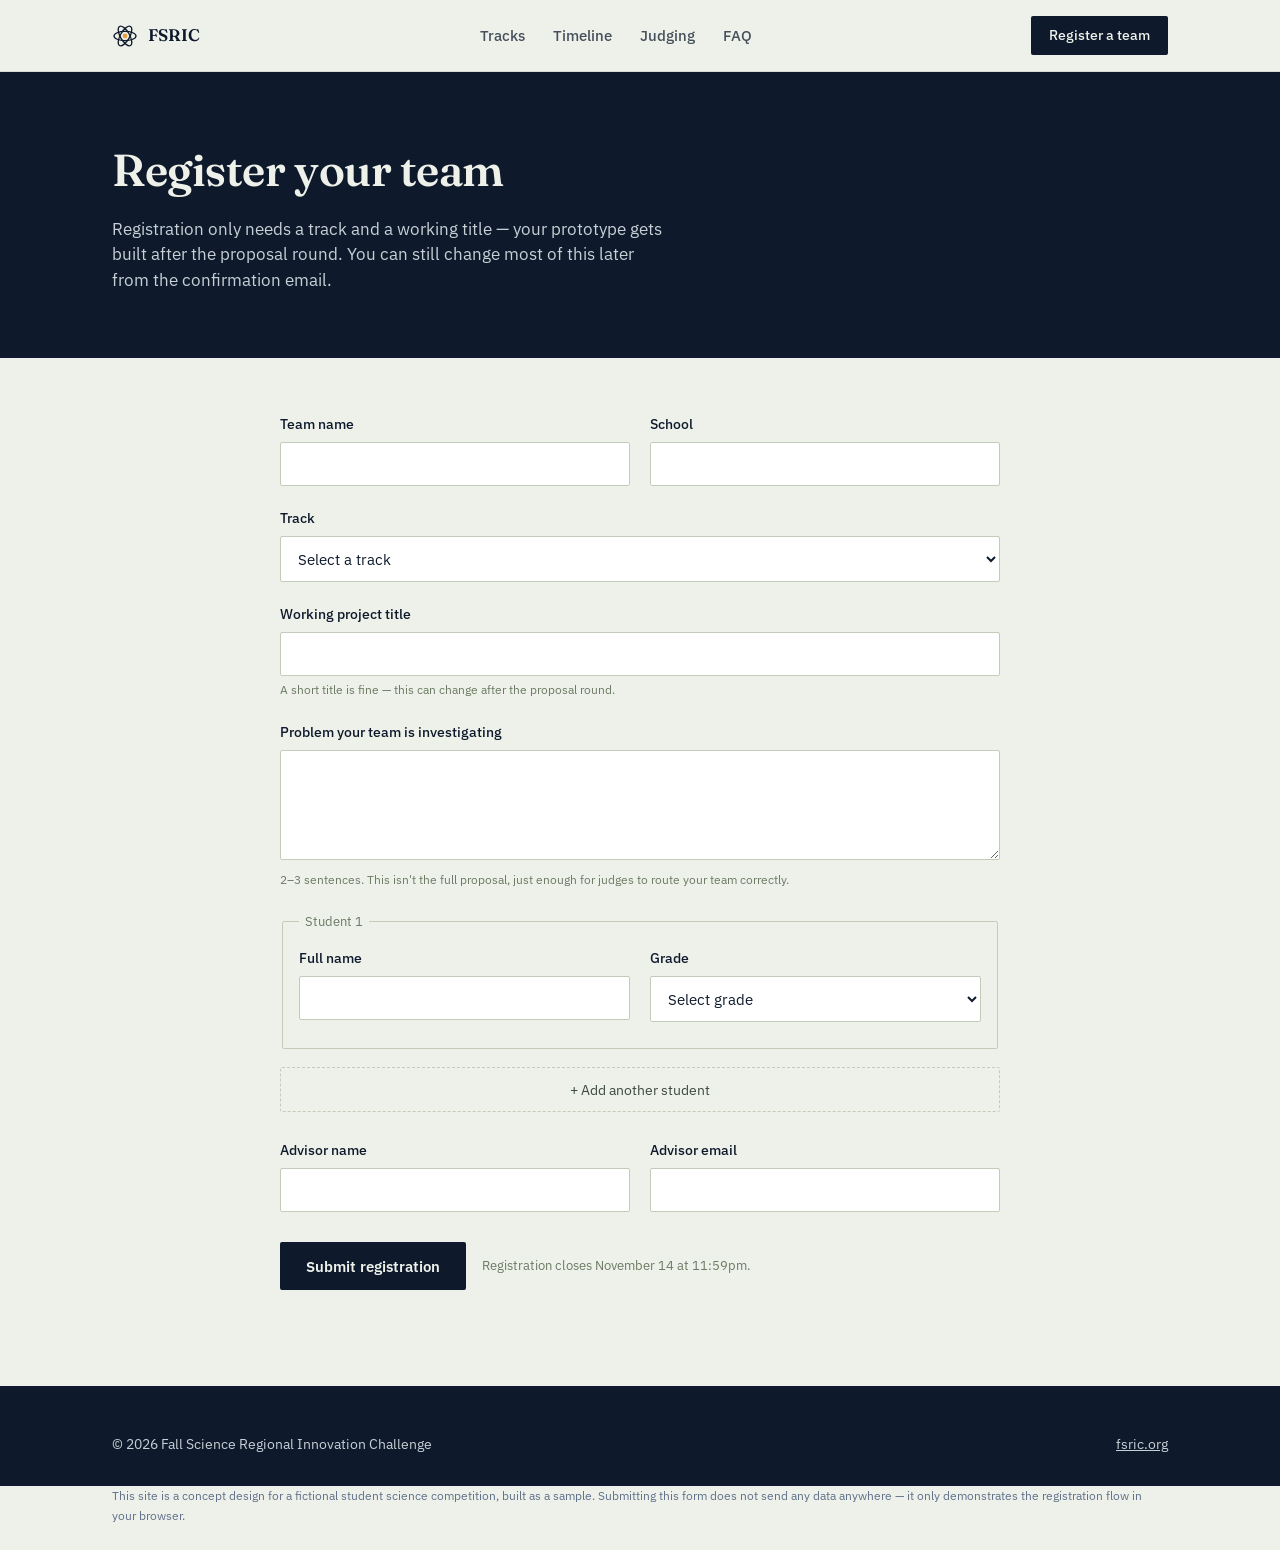
==== register.html @ 6ded9901 "Add files via upload" ====
<!DOCTYPE html>
<html lang="en">
<head>
<meta charset="UTF-8">
<meta name="viewport" content="width=device-width, initial-scale=1.0">
<title>Register a team — Fall Science Regional Innovation Challenge</title>
<meta name="description" content="Register a student research team for the Fall Science Regional Innovation Challenge.">
<link rel="preconnect" href="https://fonts.googleapis.com">
<link rel="preconnect" href="https://fonts.gstatic.com" crossorigin>
<link href="https://fonts.googleapis.com/css2?family=Fraunces:opsz,wght@9..144,400;9..144,500;9..144,600;9..144,700&family=IBM+Plex+Sans:wght@400;500;600&family=IBM+Plex+Mono:wght@400;500&display=swap" rel="stylesheet">
<link rel="stylesheet" href="/css/styles.css">
</head>
<body>

<nav class="nav">
  <div class="nav-inner">
    <a class="nav-mark" href="/">
      <svg width="26" height="26" viewBox="0 0 26 26" fill="none" aria-hidden="true">
        <circle cx="13" cy="13" r="2.4" fill="#e3a13f"/>
        <ellipse cx="13" cy="13" rx="11" ry="4.6" stroke="#0e1a2b" stroke-width="1.3"/>
        <ellipse cx="13" cy="13" rx="11" ry="4.6" stroke="#0e1a2b" stroke-width="1.3" transform="rotate(60 13 13)"/>
        <ellipse cx="13" cy="13" rx="11" ry="4.6" stroke="#0e1a2b" stroke-width="1.3" transform="rotate(120 13 13)"/>
      </svg>
      FSRIC
    </a>
    <div class="nav-links">
      <a href="/#tracks">Tracks</a>
      <a href="/#timeline">Timeline</a>
      <a href="/#judging">Judging</a>
      <a href="/#faq">FAQ</a>
    </div>
    <a class="nav-cta" href="/register.html">Register a team</a>
    <button class="nav-toggle" aria-expanded="false" aria-controls="mobile-menu">Menu</button>
  </div>
  <div class="nav-mobile" id="mobile-menu">
    <a href="/#tracks">Tracks</a>
    <a href="/#timeline">Timeline</a>
    <a href="/#judging">Judging</a>
    <a href="/#faq">FAQ</a>
    <a href="/register.html">Register a team</a>
  </div>
</nav>

<header class="register-hero">
  <div class="wrap">
    <h1>Register your team</h1>
    <p>Registration only needs a track and a working title — your prototype gets built after the proposal round. You can still change most of this later from the confirmation email.</p>
  </div>
</header>

<section class="form-section">
  <div class="wrap">
    <div class="form-shell" id="form-shell">
      <form id="register-form" novalidate>
        <div class="form-grid">
          <div class="field">
            <label for="team_name">Team name</label>
            <input type="text" id="team_name" name="team_name" required>
            <span class="err-msg">This field is required.</span>
          </div>
          <div class="field">
            <label for="school">School</label>
            <input type="text" id="school" name="school" required>
            <span class="err-msg">This field is required.</span>
          </div>
        </div>

        <div class="field">
          <label for="track">Track</label>
          <select id="track" name="track" required>
            <option value="">Select a track</option>
            <option>Sustainable Energy &amp; Environment</option>
            <option>Biomedical &amp; Health Technology</option>
            <option>Applied Physics &amp; Engineering</option>
            <option>Computational &amp; Data Science</option>
          </select>
          <span class="err-msg">Select a track.</span>
        </div>

        <div class="field">
          <label for="project_title">Working project title</label>
          <input type="text" id="project_title" name="project_title" required>
          <span class="hint">A short title is fine — this can change after the proposal round.</span>
          <span class="err-msg">This field is required.</span>
        </div>

        <div class="field">
          <label for="problem">Problem your team is investigating</label>
          <textarea id="problem" name="problem" required></textarea>
          <span class="hint">2–3 sentences. This isn't the full proposal, just enough for judges to route your team correctly.</span>
          <span class="err-msg">This field is required.</span>
        </div>

        <div id="members-wrap">
          <fieldset class="member">
            <legend>Student 1</legend>
            <button type="button" class="member-remove">Remove</button>
            <div class="form-grid">
              <div class="field">
                <label>Full name</label>
                <input type="text" name="member_name_1" required>
              </div>
              <div class="field">
                <label>Grade</label>
                <select name="member_grade_1" required>
                  <option value="">Select grade</option>
                  <option>9</option><option>10</option><option>11</option><option>12</option>
                </select>
              </div>
            </div>
          </fieldset>
        </div>
        <button type="button" class="add-member" id="add-member">+ Add another student</button>

        <div class="form-grid">
          <div class="field">
            <label for="advisor_name">Advisor name</label>
            <input type="text" id="advisor_name" name="advisor_name" required>
            <span class="err-msg">This field is required.</span>
          </div>
          <div class="field">
            <label for="advisor_email">Advisor email</label>
            <input type="email" id="advisor_email" name="advisor_email" required>
            <span class="err-msg">Enter a valid email address.</span>
          </div>
        </div>

        <div class="form-submit-row">
          <button type="submit" class="btn-primary" style="background:#0e1a2b; color:#eef1ea;">Submit registration</button>
          <span class="form-note">Registration closes November 14 at 11:59pm.</span>
        </div>
      </form>

      <div class="confirm-panel" id="confirm-panel">
        <h2>You're registered.</h2>
        <p><strong id="confirm-team"></strong> is entered in the <strong id="confirm-track"></strong> track.</p>
        <div class="confirm-id" id="confirm-id"></div>
        <p>Keep this confirmation number — you'll need it to check proposal status in December. A copy of these details would normally be emailed to your advisor; this demo doesn't send real email.</p>
        <p><a href="/" class="btn-ghost" style="border-color:#c3ccb8; color:#0e1a2b;">Back to the FSRIC home page</a></p>
      </div>
    </div>
  </div>
</section>

<footer>
  <div class="wrap">
    <div class="foot-bottom">
      <div>&copy; 2026 Fall Science Regional Innovation Challenge</div>
      <div><a href="/">fsric.org</a></div>
    </div>
  </div>
</footer>
<p class="disclaimer">This site is a concept design for a fictional student science competition, built as a sample. Submitting this form does not send any data anywhere — it only demonstrates the registration flow in your browser.</p>

<script src="/js/main.js"></script>
</body>
</html>
---- css/styles.css ----
/* Fall Science Regional Innovation Challenge — shared styles */

:root{
  --navy-deep: #0e1a2b;
  --navy-panel: #142640;
  --navy-line: #24405f;
  --paper: #eef1ea;
  --paper-line: #d6dccf;
  --paper-dim: #c7d0d6;
  --moss-line: #c3ccb8;
  --moss-text: #3d4a3f;
  --moss-sub: #6b7a63;
  --amber: #e3a13f;
  --amber-soft: #f0c98a;
  --moss: #7fa878;
  --ink: #0e1a2b;
}
*{box-sizing:border-box;}
html{scroll-behavior:smooth;}
body{
  margin:0;
  background:var(--paper);
  color:var(--ink);
  font-family:'IBM Plex Sans', sans-serif;
  line-height:1.5;
  -webkit-font-smoothing:antialiased;
}
@media (prefers-reduced-motion: reduce){
  *{animation-duration:0.001ms !important; transition-duration:0.001ms !important;}
}
a{color:inherit;}
h1,h2,h3{
  font-family:'Fraunces', serif;
  margin:0;
  font-weight:600;
  letter-spacing:-0.01em;
}
.wrap{max-width:1120px; margin:0 auto; padding:0 32px;}

/* ---------- NAV ---------- */
.nav{
  position:sticky; top:0; z-index:50;
  background:rgba(238,241,234,0.94);
  backdrop-filter:blur(6px);
  border-bottom:1px solid var(--paper-line);
}
.nav-inner{
  max-width:1120px; margin:0 auto; padding:16px 32px;
  display:flex; align-items:center; justify-content:space-between;
  position:relative;
}
.nav-mark{
  display:flex; align-items:center; gap:10px;
  font-family:'Fraunces', serif; font-weight:600; font-size:1.05rem;
  text-decoration:none; color:var(--ink);
}
.nav-links{ display:flex; gap:28px; font-size:0.92rem; font-weight:500; }
.nav-links a{ text-decoration:none; opacity:0.75; transition:opacity .15s ease; }
.nav-links a:hover, .nav-links a:focus-visible{ opacity:1; }
.nav-cta{
  background:var(--navy-deep); color:var(--paper);
  padding:9px 18px; border-radius:2px; font-size:0.88rem; font-weight:500;
  text-decoration:none; white-space:nowrap;
}
.nav-cta:hover{ background:#1a3050; }
.nav-toggle{
  display:none; background:none; border:1px solid var(--navy-line);
  padding:7px 12px; font-size:0.85rem; border-radius:2px; cursor:pointer;
  font-family:'IBM Plex Sans', sans-serif; color:var(--ink);
}
.nav-mobile{
  display:none;
  flex-direction:column;
  gap:2px;
  padding:8px 32px 20px;
  border-bottom:1px solid var(--paper-line);
  background:var(--paper);
}
.nav-mobile.is-open{ display:flex; }
.nav-mobile a{
  padding:12px 0; text-decoration:none; color:var(--ink);
  border-bottom:1px solid var(--paper-line); font-size:0.95rem;
}
.nav-mobile a:last-child{ border-bottom:none; }
@media (max-width:820px){
  .nav-links{display:none;}
  .nav-toggle{display:inline-block;}
}

/* ---------- HERO ---------- */
.hero{ background:var(--navy-deep); color:var(--paper); padding:88px 0 64px; position:relative; overflow:hidden; }
.hero-grid{ display:grid; grid-template-columns:1.15fr 0.85fr; gap:56px; align-items:center; position:relative; z-index:2; }
@media (max-width:900px){ .hero-grid{grid-template-columns:1fr;} }
.hero-badge{
  display:inline-flex; align-items:center; gap:8px;
  border:1px solid var(--navy-line); border-radius:20px;
  padding:6px 14px; font-size:0.82rem; color:var(--paper-dim);
  margin-bottom:22px;
}
.hero-badge .dot{ width:6px; height:6px; border-radius:50%; background:var(--amber); display:inline-block; }
.hero h1{ font-size:clamp(2.4rem, 5vw, 3.6rem); line-height:1.05; color:var(--paper); }
.hero h1 em{ font-style:italic; color:var(--amber-soft); }
.hero p.lede{ margin-top:22px; font-size:1.12rem; color:var(--paper-dim); max-width:46ch; line-height:1.6; }
.hero-actions{ margin-top:34px; display:flex; gap:16px; flex-wrap:wrap; }
.btn-primary{
  background:var(--amber); color:var(--navy-deep); padding:14px 26px;
  text-decoration:none; font-weight:600; font-size:0.95rem; border-radius:2px;
  display:inline-block; border:none; cursor:pointer; font-family:inherit;
}
.btn-primary:hover{ background:var(--amber-soft); }
.btn-ghost{
  border:1px solid var(--navy-line); color:var(--paper); padding:14px 26px;
  text-decoration:none; font-weight:500; font-size:0.95rem; border-radius:2px; display:inline-block;
}
.btn-ghost:hover{ border-color:var(--amber); }
.hero-stats{ margin-top:48px; display:flex; gap:40px; flex-wrap:wrap; }
.hero-stats div{ border-left:2px solid var(--navy-line); padding-left:14px; }
.hero-stats .num{ font-family:'Fraunces', serif; font-size:1.7rem; color:var(--paper); }
.hero-stats .lbl{ font-size:0.8rem; color:var(--paper-dim); margin-top:2px; }

.orbit-wrap{ position:relative; aspect-ratio:1/1; max-width:420px; margin:0 auto; }
.orbit-wrap svg{ width:100%; height:100%; }
.orbit-ring{ fill:none; stroke:var(--navy-line); stroke-width:1; }
.orbit-node{ fill:var(--amber); }
.orbit-node.alt{ fill:var(--moss); }
.orbit-spin{ transform-origin:210px 210px; animation:spin 34s linear infinite; }
.orbit-spin.rev{ animation-direction:reverse; animation-duration:46s; }
@keyframes spin{ to{ transform:rotate(360deg);} }
.orbit-label{ font-family:'IBM Plex Mono', monospace; font-size:10px; fill:var(--paper-dim); }

/* ---------- SECTIONS ---------- */
section{ padding:84px 0; }
.section-head{ display:grid; grid-template-columns:0.9fr 1.1fr; gap:40px; margin-bottom:48px; }
@media (max-width:800px){ .section-head{grid-template-columns:1fr;} }
.section-head h2{ font-size:clamp(1.8rem,3.4vw,2.5rem); }
.section-head p{ color:var(--moss-text); font-size:1.02rem; max-width:52ch; align-self:end; }
.section-head p.on-dark{ color:var(--paper-dim); }

/* ---------- ABOUT ---------- */
.about{ background:var(--paper); border-top:1px solid var(--paper-line); }
.about-cols{ display:grid; grid-template-columns:repeat(3, 1fr); gap:36px; }
@media (max-width:800px){ .about-cols{grid-template-columns:1fr;} }
.about-card{ border-top:2px solid var(--navy-deep); padding-top:18px; }
.about-card h3{ font-size:1.15rem; margin-bottom:10px; }
.about-card p{ color:var(--moss-text); font-size:0.95rem; }

/* ---------- TRACKS ---------- */
.tracks{ background:#e4e8dc; border-top:1px solid var(--paper-line); border-bottom:1px solid var(--paper-line); }
.track-list{ border-top:1px solid var(--moss-line); }
.track-row{
  display:grid; grid-template-columns:52px 1.2fr 1.6fr 100px; gap:24px;
  align-items:start; padding:26px 0; border-bottom:1px solid var(--moss-line);
}
@media (max-width:760px){
  .track-row{ grid-template-columns:40px 1fr; }
  .track-row .track-desc, .track-row .track-teams{ grid-column:2; }
}
.track-icon{ padding-top:4px; }
.track-icon svg{ width:26px; height:26px; }
.track-name{ font-family:'Fraunces', serif; font-size:1.2rem; font-weight:500; }
.track-desc{ color:var(--moss-text); font-size:0.92rem; line-height:1.55; }
.track-teams{ font-size:0.82rem; color:var(--moss-sub); text-align:right; }
@media (max-width:760px){ .track-teams{text-align:left; margin-top:4px;} }

/* ---------- TIMELINE ---------- */
.timeline{ background:var(--paper); }
.tl-list{ position:relative; padding-left:2px; }
.tl-item{
  display:grid; grid-template-columns:150px 1fr; gap:28px; padding:24px 0;
  border-top:1px solid var(--paper-line); position:relative;
}
.tl-item:last-child{ border-bottom:1px solid var(--paper-line); }
@media (max-width:700px){ .tl-item{ grid-template-columns:1fr; gap:6px; } }
.tl-date{ font-weight:600; color:var(--navy-deep); padding-top:2px; font-size:0.95rem; }
.tl-body h3{ font-size:1.15rem; font-weight:500; margin-bottom:6px; }
.tl-body p{ color:var(--moss-text); font-size:0.92rem; max-width:56ch; }
.tl-tag{
  display:inline-block; font-size:0.75rem; color:var(--moss-sub);
  border:1px solid #b8c2a8; padding:2px 10px; border-radius:20px; margin-top:8px;
}

/* ---------- JUDGING ---------- */
.judging{ background:var(--navy-deep); color:var(--paper); }
.crit-grid{ display:grid; grid-template-columns:repeat(4,1fr); gap:1px; background:var(--navy-line); border:1px solid var(--navy-line); }
@media (max-width:900px){ .crit-grid{ grid-template-columns:repeat(2,1fr);} }
.crit-cell{ background:var(--navy-deep); padding:28px 24px; }
.crit-pct{ font-family:'Fraunces', serif; font-size:2.2rem; color:var(--amber-soft); }
.crit-cell h3{ font-size:1rem; font-weight:500; margin-top:10px; color:var(--paper); }
.crit-cell p{ font-size:0.85rem; color:var(--paper-dim); margin-top:8px; }

/* ---------- FAQ ---------- */
.faq{ background:var(--paper); }
.faq-grid{ display:grid; grid-template-columns:1fr 1fr; gap:0 48px; }
@media (max-width:800px){ .faq-grid{grid-template-columns:1fr;} }
details{ border-bottom:1px solid var(--paper-line); padding:18px 0; }
details summary{
  cursor:pointer; font-weight:500; font-size:1rem; list-style:none;
  display:flex; justify-content:space-between; align-items:center;
}
details summary::-webkit-details-marker{ display:none; }
details summary::after{
  content:"+"; font-family:'Fraunces', serif; font-size:1.3rem; color:var(--amber);
  margin-left:12px; flex-shrink:0;
}
details[open] summary::after{ content:"\2013"; }
details p{ margin:12px 0 0; color:var(--moss-text); font-size:0.92rem; max-width:60ch; }

/* ---------- CTA STRIP ---------- */
.cta-strip{ background:var(--amber); color:var(--navy-deep); padding:60px 0; }
.cta-inner{ display:flex; justify-content:space-between; align-items:center; gap:24px; flex-wrap:wrap; }
.cta-inner h2{ font-size:clamp(1.6rem,3vw,2.2rem); max-width:20ch; }
.cta-inner .btn-primary{ background:var(--navy-deep); color:var(--paper); }
.cta-inner .btn-primary:hover{ background:#1a3050; }

/* ---------- FOOTER ---------- */
footer{ background:var(--navy-deep); color:var(--paper-dim); padding:48px 0 32px; font-size:0.85rem; }
.foot-grid{ display:grid; grid-template-columns:1.4fr 1fr 1fr; gap:32px; padding-bottom:32px; border-bottom:1px solid var(--navy-line); margin-bottom:24px; }
@media (max-width:700px){ .foot-grid{grid-template-columns:1fr;} }
.foot-grid h4{ font-size:0.85rem; color:var(--amber-soft); margin-bottom:12px; font-weight:600; }
.foot-grid ul{ list-style:none; padding:0; margin:0; }
.foot-grid li{ margin-bottom:8px; }
.foot-grid a{ text-decoration:none; opacity:0.85; }
.foot-grid a:hover{ opacity:1; }
.foot-bottom{ display:flex; justify-content:space-between; flex-wrap:wrap; gap:12px; }
.disclaimer{ max-width:1120px; margin:0 auto 24px; padding:0 32px; font-size:0.78rem; color:#5f7089; line-height:1.6; }

/* ---------- REGISTER PAGE ---------- */
.register-hero{ background:var(--navy-deep); color:var(--paper); padding:64px 0 48px; }
.register-hero h1{ font-size:clamp(2rem,4vw,2.8rem); color:var(--paper); }
.register-hero p{ color:var(--paper-dim); max-width:56ch; margin-top:14px; font-size:1.05rem; }

.form-section{ background:var(--paper); padding:56px 0 96px; }
.form-shell{ max-width:720px; margin:0 auto; }
.form-grid{ display:grid; grid-template-columns:1fr 1fr; gap:20px; }
@media (max-width:640px){ .form-grid{ grid-template-columns:1fr; } }
.field{ margin-bottom:22px; }
.field.full{ grid-column:1 / -1; }
.field label{ display:block; font-size:0.88rem; font-weight:500; margin-bottom:7px; }
.field .hint{ font-size:0.78rem; color:var(--moss-sub); margin-top:5px; }
.field input, .field select, .field textarea{
  width:100%; border:1px solid var(--moss-line); background:#fff; color:var(--ink);
  padding:11px 13px; font-family:inherit; font-size:0.95rem; border-radius:2px;
}
.field textarea{ resize:vertical; min-height:110px; }
.field input:focus, .field select:focus, .field textarea:focus{
  outline:2px solid var(--amber); outline-offset:1px; border-color:var(--amber);
}
.field.error input, .field.error select, .field.error textarea{ border-color:#b8412f; }
.field .err-msg{ font-size:0.8rem; color:#b8412f; margin-top:5px; display:none; }
.field.error .err-msg{ display:block; }

fieldset.member{
  border:1px solid var(--moss-line); border-radius:2px; padding:16px 16px 4px;
  margin-bottom:18px; position:relative;
}
fieldset.member legend{ font-size:0.82rem; color:var(--moss-sub); padding:0 6px; }
.member-remove{
  position:absolute; top:12px; right:12px; background:none; border:none;
  color:var(--moss-sub); font-size:0.8rem; cursor:pointer; text-decoration:underline;
}
.add-member{
  border:1px dashed var(--moss-line); background:none; width:100%;
  padding:12px; font-size:0.9rem; color:var(--moss-text); cursor:pointer;
  border-radius:2px; margin-bottom:28px; font-family:inherit;
}
.add-member:hover{ border-color:var(--amber); color:var(--ink); }

.form-submit-row{ display:flex; align-items:center; gap:16px; margin-top:8px; flex-wrap:wrap; }
.form-note{ font-size:0.82rem; color:var(--moss-sub); }

.confirm-panel{ display:none; text-align:left; border-top:3px solid var(--amber); padding-top:28px; }
.confirm-panel.is-visible{ display:block; }
.confirm-panel .confirm-id{
  display:inline-block; font-weight:600; background:#fff; border:1px solid var(--moss-line);
  padding:6px 12px; border-radius:2px; margin:14px 0 22px;
}
.confirm-panel h2{ font-size:1.6rem; }
.confirm-panel p{ color:var(--moss-text); max-width:56ch; }
.form-shell.is-submitted form{ display:none; }
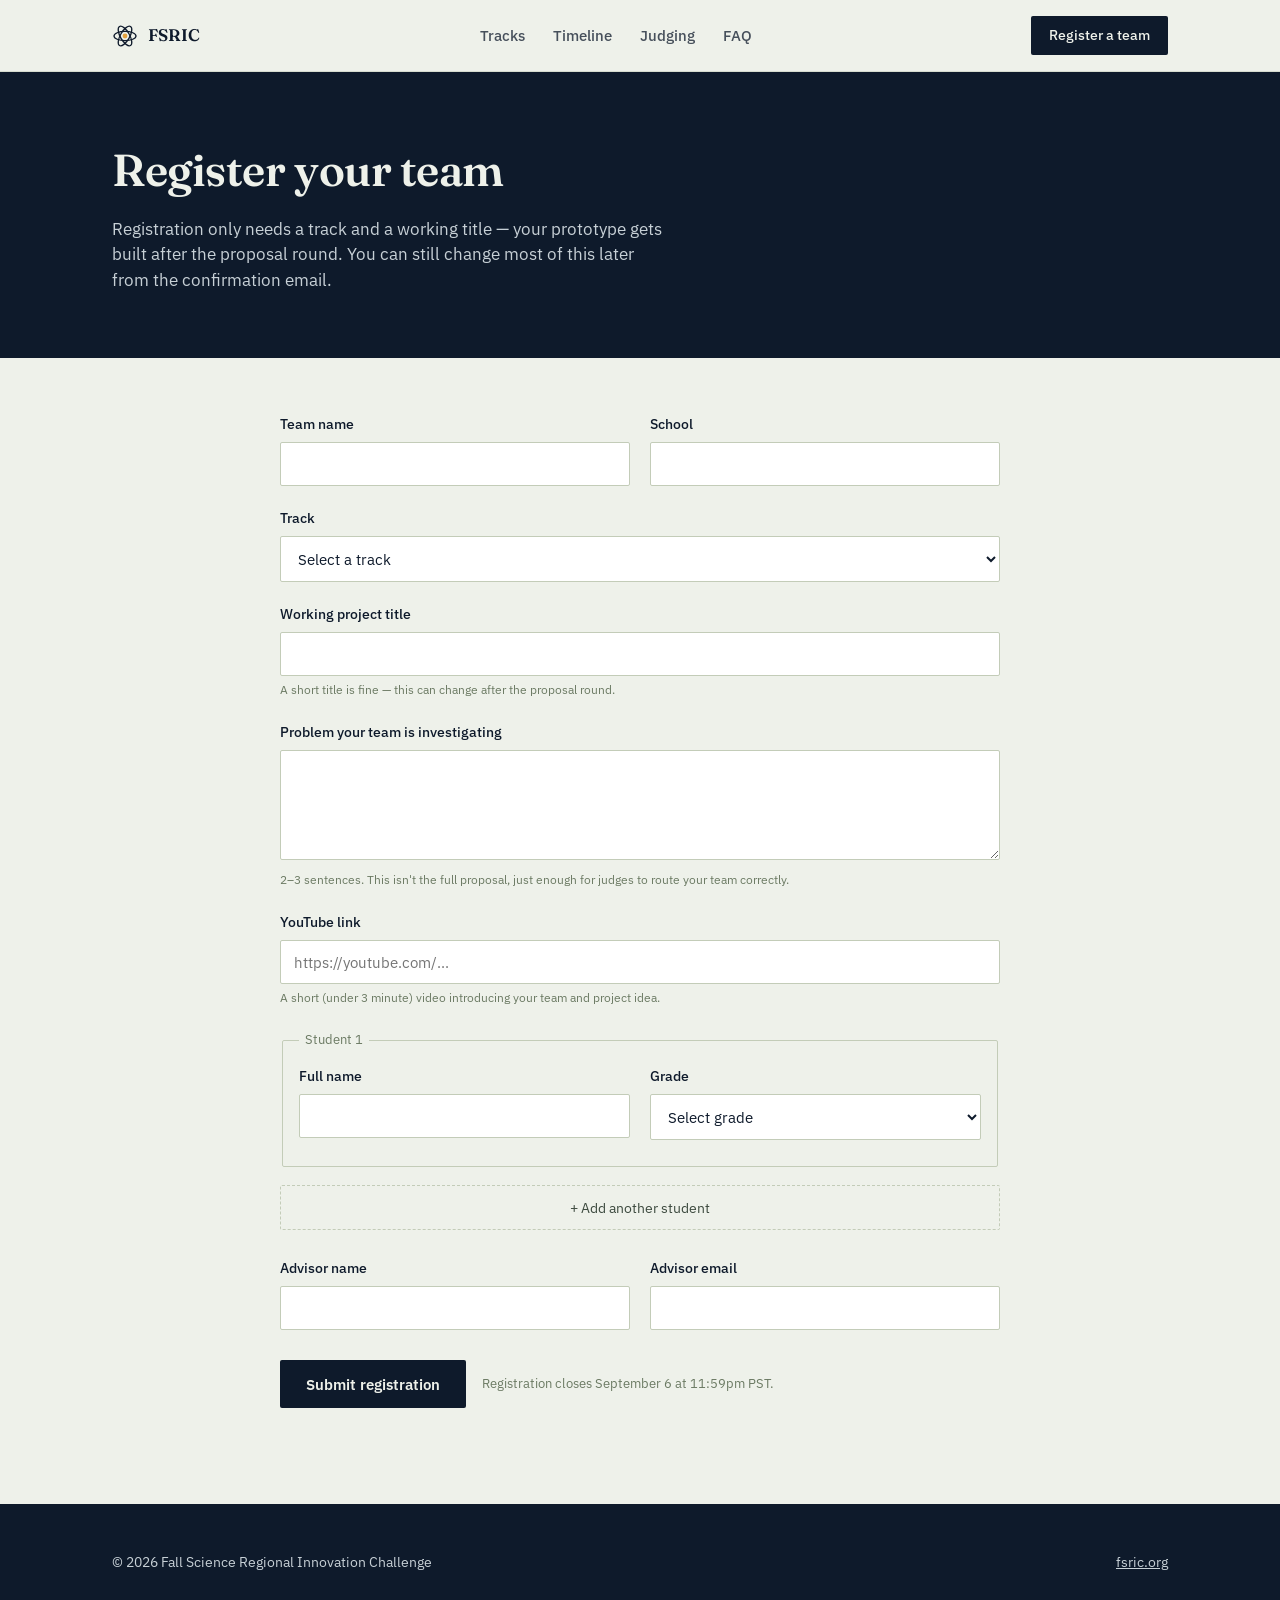
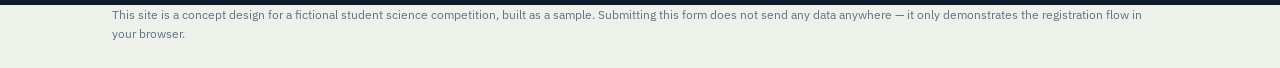
==== commit bf29688a: "Add files via upload" ====
--- a/register.html
+++ b/register.html
@@ -91,6 +91,13 @@
           <span class="err-msg">This field is required.</span>
         </div>
 
+        <div class="field">
+          <label for="youtube_link">YouTube link</label>
+          <input type="url" id="youtube_link" name="youtube_link" placeholder="https://youtube.com/..." required>
+          <span class="hint">A short (under 3 minute) video introducing your team and project idea.</span>
+          <span class="err-msg">Enter a valid YouTube link.</span>
+        </div>
+
         <div id="members-wrap">
           <fieldset class="member">
             <legend>Student 1</legend>
@@ -127,7 +134,7 @@
 
         <div class="form-submit-row">
           <button type="submit" class="btn-primary" style="background:#0e1a2b; color:#eef1ea;">Submit registration</button>
-          <span class="form-note">Registration closes November 14 at 11:59pm.</span>
+          <span class="form-note">Registration closes September 6 at 11:59pm PST.</span>
         </div>
       </form>
 
